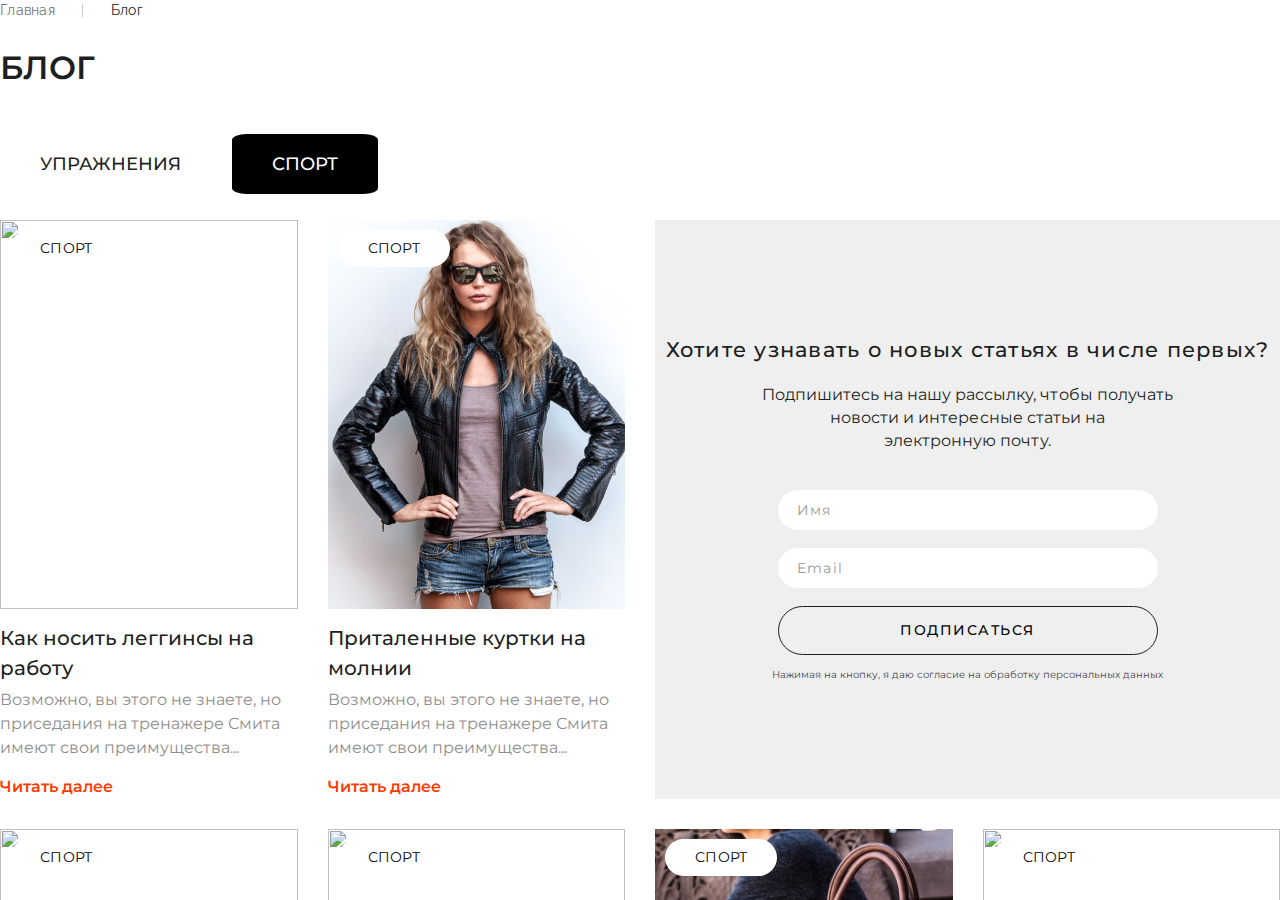
==== index.html @ a305777b "Add files via upload" ====
<!DOCTYPE html>
<html lang="en">
<head>
    <meta charset="UTF-8">
    <meta http-equiv="X-UA-Compatible" content="IE=edge">
    <meta name="viewport" content="width=device-width, initial-scale=1.0">
    <link rel="stylesheet" href="css/style.css">
    <title>Document</title>


<!-- raleway -->
    <link rel="preconnect" href="https://fonts.googleapis.com">
<link rel="preconnect" href="https://fonts.gstatic.com" crossorigin>
<link href="https://fonts.googleapis.com/css2?family=Raleway:ital,wght@0,100..900;1,100..900&display=swap" rel="stylesheet">

<!-- montserrat -->
<link rel="preconnect" href="https://fonts.googleapis.com">
<link rel="preconnect" href="https://fonts.gstatic.com" crossorigin>
<link href="https://fonts.googleapis.com/css2?family=Montserrat:ital,wght@0,100..900;1,100..900&family=Raleway:ital,wght@0,100..900;1,100..900&display=swap" rel="stylesheet">
</head>
<body>

    
    <section class="blog" id="blog">
        <div class="container blog__container">
            <ul class="breadcrumbs">
                <li class="breadcrumbs__item breadcrumb"><a href="" class="breadcrumbs__link">Главная</a></li> 
                <span class="breadcrumbs__item"> | </span>
                <li class="breadcrumbs__item breadcrumb breadcrumb_current"><a href="" class="breadcrumbs__link">Блог</a></li>

            </ul>  
            <h1 class="blog__title">
                БЛОГ
            </h1>
            <div class="blog__tabs">
                <ul>
                    <li><button>Упражнения</button></li>
                    <li class="blog-tabs__current"><button>Спорт</button></li>
                </ul>
            </div>
            <div class="cards">
                <div class="cards__item card">
                    <a href='#' class="card__inner">
                        <div class="card__img img-wrapper">
                            <span class="card__category">СПОРТ</span>
                            <img src="card.png" alt="" class="img-wrapper__img" alt="Карточка">
                        </div>
                        <div class="card__content">
                            <h2 class="card__title">
                                Как носить леггинсы на работу
                            </h2>
                            <p class="card__description">
                                Возможно, вы этого не знаете, но приседания на тренажере Смита имеют свои преимущества...
                            </p>
                            <div class="card__read">
                                <span>Читать далее</span>
                            </div>
                        </div>
                    </a>
                </div>
                <div class="cards__item card">
                    <a href='#' class="card__inner">
                        <div class="card__img img-wrapper">
                            <span class="card__category">СПОРТ</span>
                            <img src="card2.png" alt="" class="img-wrapper__img" alt="Карточка">
                        </div>
                        <div class="card__content">
                            <h2 class="card__title">
                                Приталенные куртки на молнии 
                            </h2>
                            <p class="card__description">
                                Возможно, вы этого не знаете, но приседания на тренажере Смита имеют свои преимущества...
                            </p>
                            <div class="card__read">
                                <span>Читать далее</span>
                            </div>
                        </div>
                    </a>
                </div>

                <div class="cards__item form">
                    



                    <div class="form_inner">
                        <h2 class="form_title title-h3">
                            Хотите узнавать о новых статьях в числе первых?
                        </h2>
                        <div class="form_subtitle">
                            Подпишитесь на нашу рассылку, чтобы получать новости и интересные статьи на электронную почту.
                        </div>
                        
                        <form role="form" data-toggle="validator" enctype="multipart/form-data" class="form_form" id="form-sobfeedback40">
            
            
                            <div class="input-group input-group--mail form-group required">
                            
                                                                                                                     
                                  <input type="text" class="input-group__field input-group__name" name="sob_input[1][Введите email]" id="sobInput40-1" required="" placeholder="Имя">
                                  <input type="text" class="input-group__field input-group__email" name="sob_input[1][Введите email]" id="sobInput40-1" required="" placeholder="Email">
                                  <span class="help-block with-errors"></span>
                                  <input type="hidden" class="form-control" name="sob_input[1][required]" id="sobInputHiddden40-1" value="input">
                            
                                                                        
                                
                                <!-- <label class="input-group__title">Email</label> -->
                                
                        <input type="hidden" name="link_page" value="http://test.eazy-way.com/index.php?route=blog/category&amp;blogpath=52">
                        <input type="hidden" name="module_name" value="Подписка">
                        <input type="hidden" name="module_id" value="40">
                        <input type="hidden" name="form_success" value="Спасибо! Вы успешно подписались.">
                        
                                <button class="input_btn" type="submit"> ПОДПИСАТЬСЯ </button>
                         
                            </div>
                        </form>
                        
                        <div class="form_description">
                            Нажимая на кнопку, я даю согласие на обработку персональных данных
                        </div>
                    </div>






                </div>

                <div class="cards__item card">
                    <a href='#' class="card__inner">
                        <div class="card__img img-wrapper">
                            <span class="card__category">СПОРТ</span>
                            <img src="card3.png" alt="" class="img-wrapper__img" alt="Карточка">
                        </div>
                        <div class="card__content">
                            <h2 class="card__title">
                                Что вам нужно знать о приседании 
в тренажере Смита
                            </h2>
                            <p class="card__description">
                                Возможно, вы этого не знаете, но приседания на тренажере Смита имеют свои преимущества...
                            </p>
                            <div class="card__read">
                                <span>Читать далее</span>
                            </div>
                        </div>
                    </a>
                </div>

                <div class="cards__item card">
                    <a href='#' class="card__inner">
                        <div class="card__img img-wrapper">
                            <span class="card__category">СПОРТ</span>
                            <img src="card4.png" alt="" class="img-wrapper__img" alt="Карточка">
                        </div>
                        <div class="card__content">
                            <h2 class="card__title">
                                Как носить леггинсы на работу
                            </h2>
                            <p class="card__description">
                                Возможно, вы этого не знаете, но приседания на тренажере Смита имеют свои преимущества...
                            </p>
                            <div class="card__read">
                                <span>Читать далее</span>
                            </div>
                        </div>
                    </a>
                </div>

                <div class="cards__item card">
                    <a href='#' class="card__inner">
                        <div class="card__img img-wrapper">
                            <span class="card__category">СПОРТ</span>
                            <img src="card5.png" alt="" class="img-wrapper__img" alt="Карточка">
                        </div>
                        <div class="card__content">
                            <h2 class="card__title">
                                Лучшие сумки для тренировок
                            </h2>
                            <p class="card__description">
                                Возможно, вы этого не знаете, но приседания на тренажере Смита имеют свои преимущества...
                            </p>
                            <div class="card__read">
                                <span>Читать далее</span>
                            </div>
                        </div>
                    </a>
                </div>

                <div class="cards__item card">
                    <a href='#' class="card__inner">
                        <div class="card__img img-wrapper">
                            <span class="card__category">СПОРТ</span>
                            <img src="card6.png" alt="" class="img-wrapper__img" alt="Карточка">
                        </div>
                        <div class="card__content">
                            <h2 class="card__title">
                                Как приседать и лучшие варианты 
                            </h2>
                            <p class="card__description">
                                Возможно, вы этого не знаете, но приседания на тренажере Смита имеют свои преимущества...
                            </p>
                            <div class="card__read">
                                <span>Читать далее</span>
                            </div>
                        </div>
                    </a>
                </div>

            </div>
    </section>

</body>
</html>
---- css/style.css ----
/*normolize*/ /*! normalize.css v8.0.1 | MIT License | github.com/necolas/normalize.css */
/* Document
   ========================================================================== */
/**
 * 1. Correct the line height in all browsers.
 * 2. Prevent adjustments of font size after orientation changes in iOS.
 */
html {
  line-height: 1.15; /* 1 */
  -webkit-text-size-adjust: 100%; /* 2 */
}

/* Sections
   ========================================================================== */
/**
 * Remove the margin in all browsers.
 */
body {
  margin: 0;
}

/**
 * Render the `main` element consistently in IE.
 */
main {
  display: block;
}

/**
 * Correct the font size and margin on `h1` elements within `section` and
 * `article` contexts in Chrome, Firefox, and Safari.
 */
h1 {
  font-size: 2em;
  margin: 0.67em 0;
}

/* Grouping content
   ========================================================================== */
/**
 * 1. Add the correct box sizing in Firefox.
 * 2. Show the overflow in Edge and IE.
 */
hr {
  -webkit-box-sizing: content-box;
          box-sizing: content-box; /* 1 */
  height: 0; /* 1 */
  overflow: visible; /* 2 */
}

/**
 * 1. Correct the inheritance and scaling of font size in all browsers.
 * 2. Correct the odd `em` font sizing in all browsers.
 */
pre {
  font-family: monospace, monospace; /* 1 */
  font-size: 1em; /* 2 */
}

/* Text-level semantics
   ========================================================================== */
/**
 * Remove the gray background on active links in IE 10.
 */
a {
  background-color: transparent;
}

/**
 * 1. Remove the bottom border in Chrome 57-
 * 2. Add the correct text decoration in Chrome, Edge, IE, Opera, and Safari.
 */
abbr[title] {
  border-bottom: none; /* 1 */
  text-decoration: underline; /* 2 */
  -webkit-text-decoration: underline dotted;
  text-decoration: underline dotted; /* 2 */
}

/**
 * Add the correct font weight in Chrome, Edge, and Safari.
 */
b,
strong {
  font-weight: bolder;
}

/**
 * 1. Correct the inheritance and scaling of font size in all browsers.
 * 2. Correct the odd `em` font sizing in all browsers.
 */
code,
kbd,
samp {
  font-family: monospace, monospace; /* 1 */
  font-size: 1em; /* 2 */
}

/**
 * Add the correct font size in all browsers.
 */
small {
  font-size: 80%;
}

/**
 * Prevent `sub` and `sup` elements from affecting the line height in
 * all browsers.
 */
sub,
sup {
  font-size: 75%;
  line-height: 0;
  position: relative;
  vertical-align: baseline;
}

sub {
  bottom: -0.25em;
}

sup {
  top: -0.5em;
}

/* Embedded content
   ========================================================================== */
/**
 * Remove the border on images inside links in IE 10.
 */
img {
  border-style: none;
}

/* Forms
   ========================================================================== */
/**
 * 1. Change the font styles in all browsers.
 * 2. Remove the margin in Firefox and Safari.
 */
button,
input,
optgroup,
select,
textarea {
  font-family: inherit; /* 1 */
  font-size: 100%; /* 1 */
  line-height: 1.15; /* 1 */
  margin: 0; /* 2 */
}

/**
 * Show the overflow in IE.
 * 1. Show the overflow in Edge.
 */
button,
input { /* 1 */
  overflow: visible;
}

/**
 * Remove the inheritance of text transform in Edge, Firefox, and IE.
 * 1. Remove the inheritance of text transform in Firefox.
 */
button,
select { /* 1 */
  text-transform: none;
}

/**
 * Correct the inability to style clickable types in iOS and Safari.
 */
button,
[type=button],
[type=reset],
[type=submit] {
  -webkit-appearance: button;
}

/**
 * Remove the inner border and padding in Firefox.
 */
button::-moz-focus-inner,
[type=button]::-moz-focus-inner,
[type=reset]::-moz-focus-inner,
[type=submit]::-moz-focus-inner {
  border-style: none;
  padding: 0;
}

/**
 * Restore the focus styles unset by the previous rule.
 */
button:-moz-focusring,
[type=button]:-moz-focusring,
[type=reset]:-moz-focusring,
[type=submit]:-moz-focusring {
  outline: 1px dotted ButtonText;
}

/**
 * Correct the padding in Firefox.
 */
fieldset {
  padding: 0.35em 0.75em 0.625em;
}

/**
 * 1. Correct the text wrapping in Edge and IE.
 * 2. Correct the color inheritance from `fieldset` elements in IE.
 * 3. Remove the padding so developers are not caught out when they zero out
 *    `fieldset` elements in all browsers.
 */
legend {
  -webkit-box-sizing: border-box;
          box-sizing: border-box; /* 1 */
  color: inherit; /* 2 */
  display: table; /* 1 */
  max-width: 100%; /* 1 */
  padding: 0; /* 3 */
  white-space: normal; /* 1 */
}

/**
 * Add the correct vertical alignment in Chrome, Firefox, and Opera.
 */
progress {
  vertical-align: baseline;
}

/**
 * Remove the default vertical scrollbar in IE 10+.
 */
textarea {
  overflow: auto;
}

/**
 * 1. Add the correct box sizing in IE 10.
 * 2. Remove the padding in IE 10.
 */
[type=checkbox],
[type=radio] {
  -webkit-box-sizing: border-box;
          box-sizing: border-box; /* 1 */
  padding: 0; /* 2 */
}

/**
 * Correct the cursor style of increment and decrement buttons in Chrome.
 */
[type=number]::-webkit-inner-spin-button,
[type=number]::-webkit-outer-spin-button {
  height: auto;
}

/**
 * 1. Correct the odd appearance in Chrome and Safari.
 * 2. Correct the outline style in Safari.
 */
[type=search] {
  -webkit-appearance: textfield; /* 1 */
  outline-offset: -2px; /* 2 */
}

/**
 * Remove the inner padding in Chrome and Safari on macOS.
 */
[type=search]::-webkit-search-decoration {
  -webkit-appearance: none;
}

/**
 * 1. Correct the inability to style clickable types in iOS and Safari.
 * 2. Change font properties to `inherit` in Safari.
 */
::-webkit-file-upload-button {
  -webkit-appearance: button; /* 1 */
  font: inherit; /* 2 */
}

/* Interactive
   ========================================================================== */
/*
 * Add the correct display in Edge, IE 10+, and Firefox.
 */
details {
  display: block;
}

/*
 * Add the correct display in all browsers.
 */
summary {
  display: list-item;
}

/* Misc
   ========================================================================== */
/**
 * Add the correct display in IE 10+.
 */
template {
  display: none;
}

/**
 * Add the correct display in IE 10.
 */
[hidden] {
  display: none;
}

/*Fonts*/
/*Specification*/
* {
  -webkit-box-sizing: border-box;
          box-sizing: border-box;
}

*:focus {
  outline: none !important;
  -webkit-box-shadow: none !important;
          box-shadow: none !important;
}

body {
  font-family: "Avenir Next LT Pro", "Arial", sans-serif;
  /*padding: 0 15px 0 0;*/
  margin: 0;
  letter-spacing: 0.02em;
  font-size: 14px;
  color: #b4b4b4;
  -webkit-transition: all 0.5 ease;
  transition: all 0.5 ease;
  font-weight: 100;
  line-height: 1.5em;
  background-color: #fff;
  overflow-x: hidden;
}

section, form {
  overflow-x: hidden;
}

.container {
  margin: 0 auto;
}

.div, p, form, input, a, span, button {
  /*box-sizing: border-box;*/
}

ul, li {
  display: block;
  padding: 0;
  margin: 0;
}

h1, h2, h3, h4, h5, h6, p {
  margin: 0;
  padding: 0;
  line-height: 1.2em;
  text-align: center;
}

p {
  text-align: left;
}

a, a:hover, a:active {
  text-decoration: none;
  color: inherit;
}



body {
  height: 100vh;
}
/* ___________________ */
/* ___________________ */
/* ___________________ */

/* ___________________ */
/* ___________________ */

.blog {
  font-family: "Montserrat", sans-serif;
  color: #1D1F22;

  height: 100%;
}
.container {
}
.blog__container {
  max-width: 1782px;
}




/* bread */
.breadcrumbs {
  font-family: "Raleway", sans-serif;
  margin-bottom: 29px;
}
.breadcrumbs__item {
  display: inline;
  margin-right: 22px;

}
.breadcrumb {
  color: #72757E;
  font-style: normal;
  font-weight: 400;
  font-size: 14px;
  line-height: 20px;

  
}

.breadcrumb_current {
  color: #1D1F22;
}

/* title */


.blog__title {
  font-weight: 600;
  font-size: 32px;
  line-height: 35px;
  color: #1D1F22;
  text-align: left;

  margin-bottom: 49px;
}




/* Tabs */

.blog__tabs {
  
  margin-bottom: 26px;


}

.blog__tabs ul {
  display: flex;
}

.blog__tabs ul li {
  margin-right: 11px;
  
}

.blog__tabs ul li button{
  text-transform: uppercase;
  color: #1D1F22;
  text-align: center;
  font-style: normal;
  font-weight: 500;
  font-size: 18px;
  line-height: 26px;
  background-color: #fff;
  padding: 17px 40px;
  border-radius: 10%;
  cursor: pointer;

  border: none;
}
.blog__tabs ul li.blog-tabs__current button{
  color: #fff;
  background-color: #000;
}

.blog__tabs ul li:last-child {
  margin-right: 0;
}






/* CARDS */





/* .cards {
  display: grid;
  grid-template-columns: 1fr 1fr 1fr 1fr;
  gap: 30px;
  grid-auto-rows: auto;
} */
.cards {
  display: grid;
  grid-template-columns: 1fr 1fr 1fr 1fr;
  gap: 30px;
  grid-auto-rows: auto;
}
.cards__item {
}
.card {

}
.card__inner {
  display: flex;
  flex-direction: column;
  height: 100%;



  align-items: stretch;
  justify-content: space-between;
  
}
.card__img {
  /* overflow: hidden; */
  width: 100%;
  height: 100vh;
  max-height: 389px;

  position: relative;

  margin-bottom: 14px;
  
}

.card__category {
  position: absolute;
  padding: 10px 30px;
  background: #FFFFFF;
  z-index: 2;
  left: 10px;
  top: 10px;
  border-radius: 30px;
  font-weight: 400;
  font-size: 14px;
  line-height: 17px;
  color: #000;


}




.card__img img {
  object-fit: cover;
  width: 100%;
  height: 100%;
}
.img-wrapper {
}
.img-wrapper__img {
}
.card__content {
  display: flex;
  flex-direction: column;
  /* justify-content: flex-end; */

  flex: 1 1 auto;

}
.card__title {
  flex: 1 1 auto;
  text-align: left;
  font-style: normal;
  font-weight: 500;
  font-size: 20px;
  line-height: 150%;
  color: #1D1F22;

  letter-spacing: 0.001em;
  margin-bottom: 5px;
  min-height: 60px;

}
.card__description {
  font-style: normal;
  font-weight: 400;
  font-size: 16px;
  line-height: 150%;
  color: #8D8D8D;
  

  

  letter-spacing: 0.001em;

  margin-bottom: 15px;
  /* text-overflow: ellipsis;
  /* white-space: nowrap; */
  /* overflow: hidden; */ 
}
.card__read {
  color: #FF3A00;
  font-style: normal;
  font-weight: 600;
  font-size: 16px;
  line-height: 150%;
  letter-spacing: 0.001em;
}





/* Form */

.form {
  max-width: 874px;
  width: 100%;
  height: 100%;
  background-color: #F0EFEF;
  grid-column: 3/5;

  display: flex;
  justify-content: center;
  align-items: center;
}


.form_inner {
  max-width: 607px;
  display: flex;
  flex-direction: column;
  align-items: center;
}
.form_title {
  
  font-weight: 500;
  letter-spacing: 1.25px;
  margin-bottom: 16px;
  text-align: center;

  margin-bottom: 20px;
  
}

.form_subtitle {
  font-weight: 400;
  font-size: 16px;
  text-align: center;
  max-width: 442px;
  letter-spacing: 0.001px;
  line-height: 23px;

  
  margin-bottom: 38px
}





.form_form {
  max-width: 380px;
  width: 100%;

  display: flex;
  flex-direction: column;

}
.input-group {
  display: flex;
  flex-direction: column;

}
.input-group--mail {
}
.form-group {
}
.required {
}
.input-group__field {
  padding: 12px 19px;
  background: #FFFFFF;
  border-radius: 50px;
  border: none;

  margin-bottom: 18px;
}

.input-group__field::placeholder {
  font-family: 'Montserrat';
font-style: normal;
font-weight: 400;
font-size: 14px;
line-height: 17px;
letter-spacing: 1.4px;
color: #999999;

}
/* Имя */

.input-group__field:last-child {
  /* margin-bottom: none; */
}





.email {
}
.help-block {
}
.with-errors {
}
.form-control {
}
.input-group__title {
}
.input_btn {
  font-weight: 500;
  font-size: 14px;
  line-height: 17px;
  
  padding: 15px 54px;
  background-color: transparent;
  
  border: 1px solid #1D1F22;
  border-radius: 50px;
  cursor: pointer;
  letter-spacing: 1.5px;
  
  margin-bottom: 13px;
  
  
}
.form_description {

  font-size: 10px;
  font-weight: 400;
  line-height: 14px;
  text-align: center;
  color: #43464E;
  letter-spacing: 0.0001px;

  

}
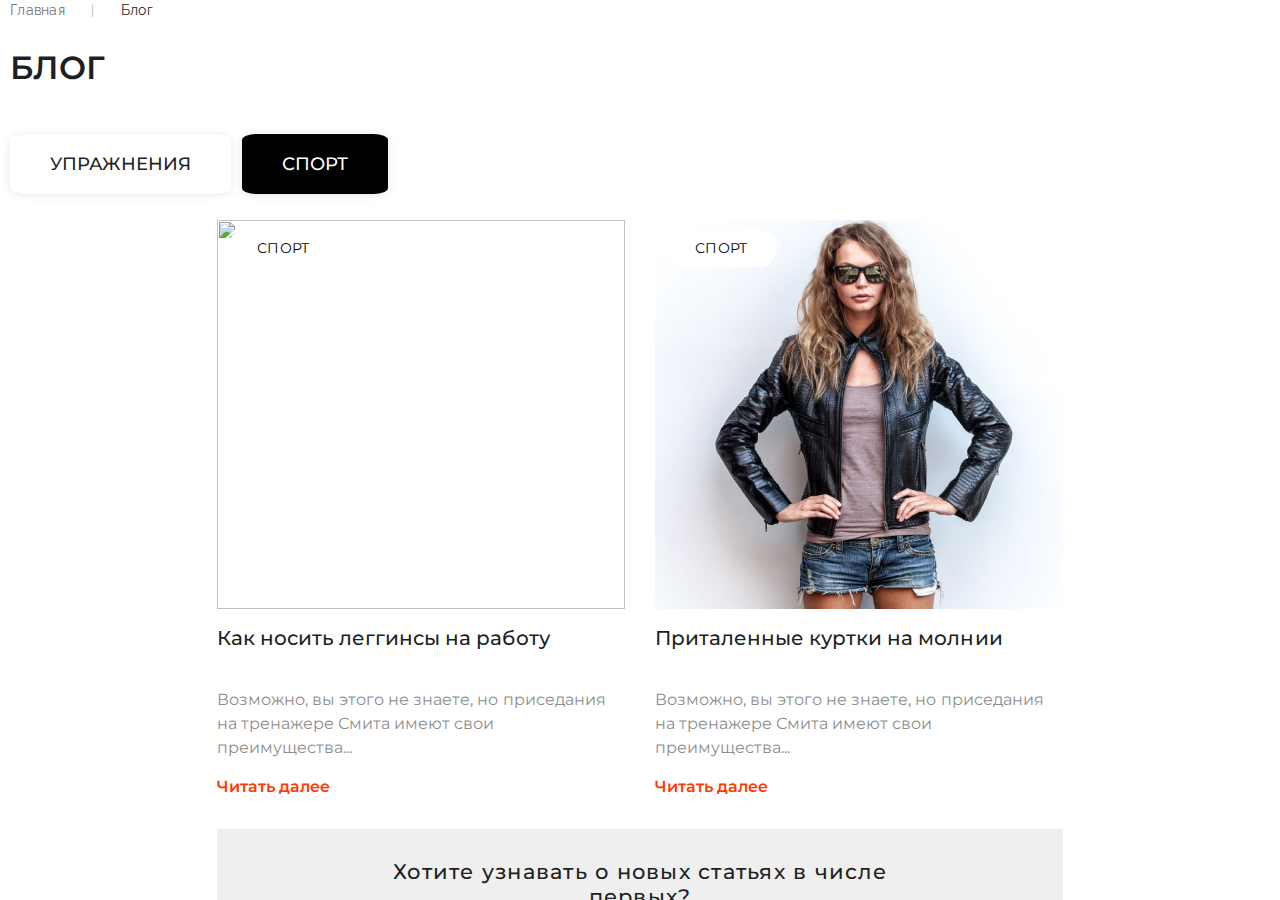
==== commit c47ce6c9: "Добавлена версия для мобильных" ====
--- a/index.html
+++ b/index.html
@@ -85,7 +85,7 @@
 
                     <div class="form_inner">
                         <h2 class="form_title title-h3">
-                            Хотите узнавать о новых статьях в числе первых?
+                            Хотите узнавать о новых статьях в числе первых?
                         </h2>
                         <div class="form_subtitle">
                             Подпишитесь на нашу рассылку, чтобы получать новости и интересные статьи на электронную почту.
--- a/css/style.css
+++ b/css/style.css
@@ -394,7 +394,8 @@
 .container {
 }
 .blog__container {
-  max-width: 1782px;
+  max-width: 1802px;
+  padding: 0 10px;
 }
 
 
@@ -444,21 +445,24 @@
 
 .blog__tabs {
   
-  margin-bottom: 26px;
+  margin-bottom: 16px;
 
 
 }
 
 .blog__tabs ul {
   display: flex;
+  flex-wrap: wrap;
 }
 
 .blog__tabs ul li {
   margin-right: 11px;
+  margin-bottom: 10px;
   
 }
 
 .blog__tabs ul li button{
+  box-shadow: 0px 1px 10px rgba(0, 0, 0, 0.1);
   text-transform: uppercase;
   color: #1D1F22;
   text-align: center;
@@ -514,7 +518,7 @@
   display: flex;
   flex-direction: column;
   height: 100%;
-
+  
 
 
   align-items: stretch;
@@ -617,8 +621,8 @@
 
 .form {
   max-width: 874px;
-  width: 100%;
-  height: 100%;
+  /* width: 100%;
+  height: 100%; */
   background-color: #F0EFEF;
   grid-column: 3/5;
 
@@ -633,6 +637,8 @@
   display: flex;
   flex-direction: column;
   align-items: center;
+  padding: 30px 20px;
+ 
 }
 .form_title {
   
@@ -723,18 +729,18 @@
   font-weight: 500;
   font-size: 14px;
   line-height: 17px;
-  
+
   padding: 15px 54px;
   background-color: transparent;
-  
+
   border: 1px solid #1D1F22;
   border-radius: 50px;
   cursor: pointer;
   letter-spacing: 1.5px;
-  
+
   margin-bottom: 13px;
-  
-  
+
+
 }
 .form_description {
 
@@ -751,3 +757,46 @@
 
 
 
+
+@media screen and (max-width: 1620px) {
+  .cards {
+    grid-template-columns: 1fr 1fr;
+    max-width: 846px;
+    margin: 0 auto;
+  }  
+  .form {
+    grid-column: 1/3;
+  }
+}
+
+
+@media screen and (max-width: 992px) {
+  .cards {
+    grid-template-columns: 100%;
+    max-width: 100vw;
+    width: 100%;
+  }  
+  
+  .card__inner {
+    margin: 0 auto;
+    max-width: 443px;
+  }
+
+  .form_inner {
+    max-width: 443px;
+    margin: 0 auto;
+
+    display: flex;
+    /* flex-direction: column;
+    height: 100%;
+    align-items: stretch;
+    justify-content: space-between; */
+
+  }
+
+  .form {
+    grid-column: auto;
+    display: block;
+    
+  }
+}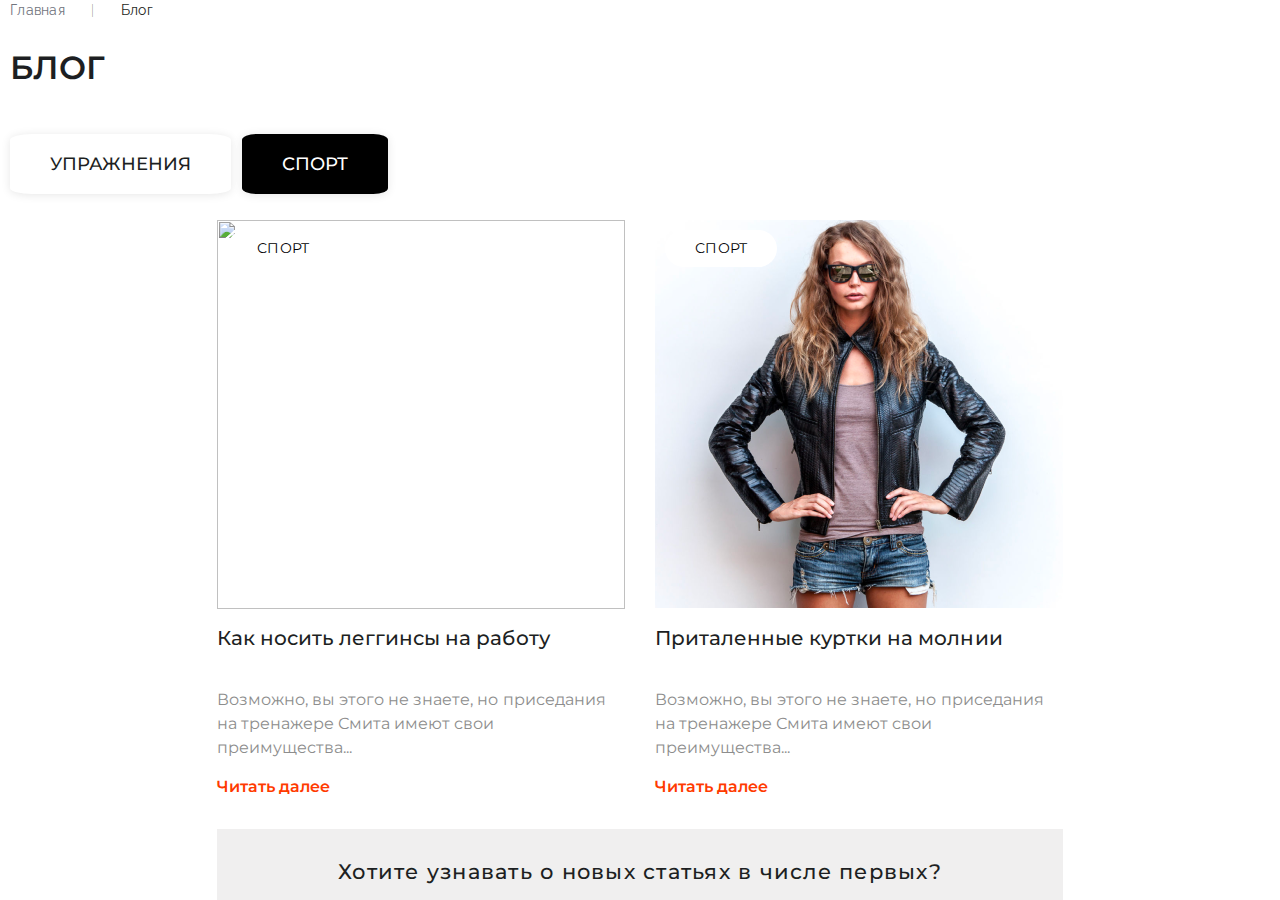
==== commit 8bab273b: "Натяжка карточек, изменения" ====
--- a/index.html
+++ b/index.html
@@ -19,6 +19,14 @@
 <link href="https://fonts.googleapis.com/css2?family=Montserrat:ital,wght@0,100..900;1,100..900&family=Raleway:ital,wght@0,100..900;1,100..900&display=swap" rel="stylesheet">
 </head>
 <body>
+
+
+
+
+
+
+
+
 
     
     <section class="blog" id="blog">
@@ -79,10 +87,6 @@
                 </div>
 
                 <div class="cards__item form">
-                    
-
-
-
                     <div class="form_inner">
                         <h2 class="form_title title-h3">
                             Хотите узнавать о новых статьях в числе первых?
--- a/css/style.css
+++ b/css/style.css
@@ -633,7 +633,7 @@
 
 
 .form_inner {
-  max-width: 607px;
+  max-width: 650px;
   display: flex;
   flex-direction: column;
   align-items: center;
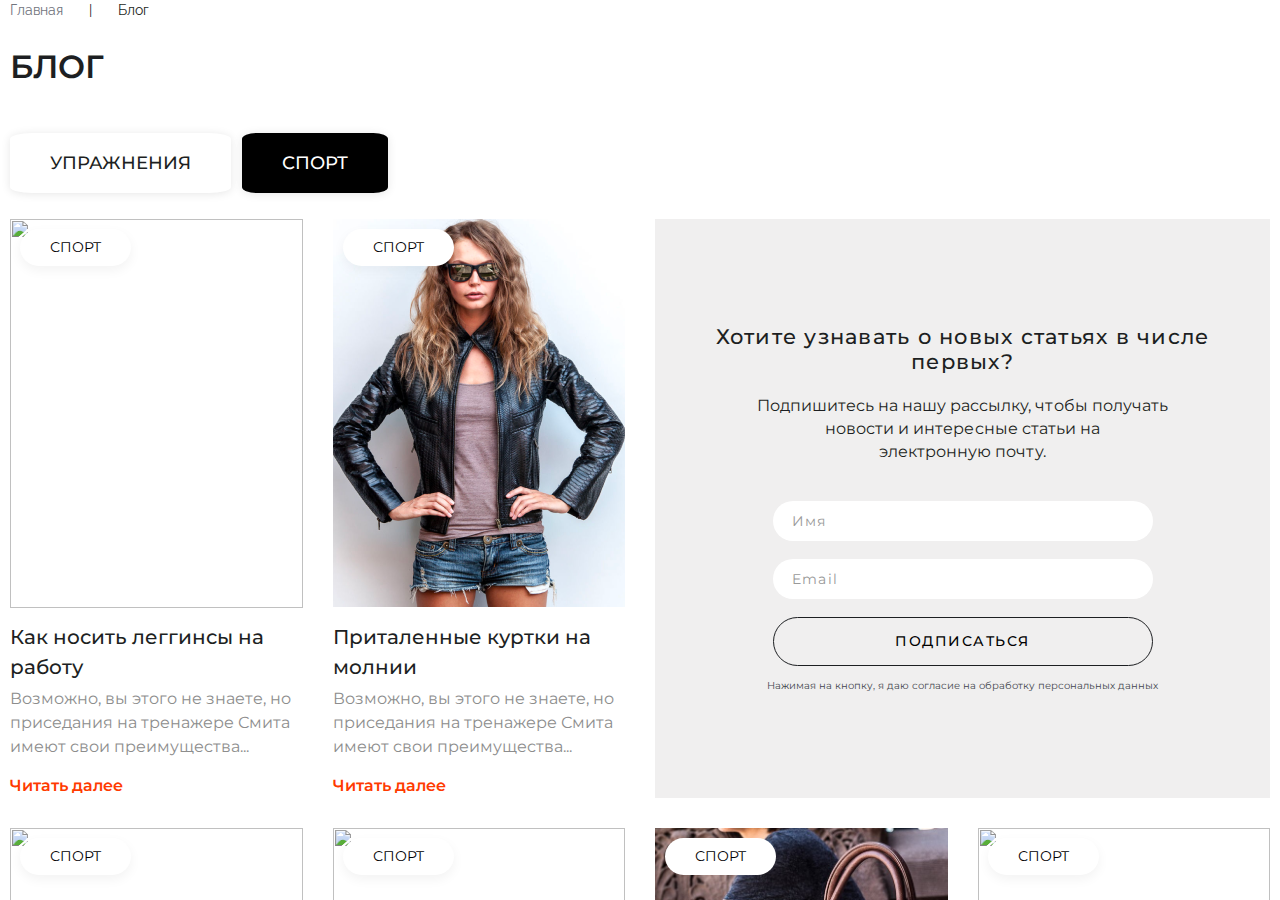
==== commit d15054d9: "tabs btn padding" ====
--- a/index.html
+++ b/index.html
@@ -5,37 +5,26 @@
     <meta http-equiv="X-UA-Compatible" content="IE=edge">
     <meta name="viewport" content="width=device-width, initial-scale=1.0">
     <link rel="stylesheet" href="css/style.css">
-    <title>Document</title>
+    <title>EAZYWAY</title>
 
 
-<!-- raleway -->
+    <!-- raleway -->
     <link rel="preconnect" href="https://fonts.googleapis.com">
-<link rel="preconnect" href="https://fonts.gstatic.com" crossorigin>
-<link href="https://fonts.googleapis.com/css2?family=Raleway:ital,wght@0,100..900;1,100..900&display=swap" rel="stylesheet">
+    <link rel="preconnect" href="https://fonts.gstatic.com" crossorigin>
+    <link href="https://fonts.googleapis.com/css2?family=Raleway:ital,wght@0,100..900;1,100..900&display=swap" rel="stylesheet">
 
-<!-- montserrat -->
-<link rel="preconnect" href="https://fonts.googleapis.com">
-<link rel="preconnect" href="https://fonts.gstatic.com" crossorigin>
-<link href="https://fonts.googleapis.com/css2?family=Montserrat:ital,wght@0,100..900;1,100..900&family=Raleway:ital,wght@0,100..900;1,100..900&display=swap" rel="stylesheet">
+    <!-- montserrat -->
+    <link rel="preconnect" href="https://fonts.googleapis.com">
+    <link rel="preconnect" href="https://fonts.gstatic.com" crossorigin>
+    <link href="https://fonts.googleapis.com/css2?family=Montserrat:ital,wght@0,100..900;1,100..900&family=Raleway:ital,wght@0,100..900;1,100..900&display=swap" rel="stylesheet">
 </head>
 <body>
-
-
-
-
-
-
-
-
-
-    
     <section class="blog" id="blog">
         <div class="container blog__container">
             <ul class="breadcrumbs">
                 <li class="breadcrumbs__item breadcrumb"><a href="" class="breadcrumbs__link">Главная</a></li> 
                 <span class="breadcrumbs__item"> | </span>
                 <li class="breadcrumbs__item breadcrumb breadcrumb_current"><a href="" class="breadcrumbs__link">Блог</a></li>
-
             </ul>  
             <h1 class="blog__title">
                 БЛОГ
@@ -85,7 +74,6 @@
                         </div>
                     </a>
                 </div>
-
                 <div class="cards__item form">
                     <div class="form_inner">
                         <h2 class="form_title title-h3">
@@ -93,45 +81,29 @@
                         </h2>
                         <div class="form_subtitle">
                             Подпишитесь на нашу рассылку, чтобы получать новости и интересные статьи на электронную почту.
-                        </div>
-                        
+                        </div>                        
                         <form role="form" data-toggle="validator" enctype="multipart/form-data" class="form_form" id="form-sobfeedback40">
-            
-            
                             <div class="input-group input-group--mail form-group required">
-                            
-                                                                                                                     
-                                  <input type="text" class="input-group__field input-group__name" name="sob_input[1][Введите email]" id="sobInput40-1" required="" placeholder="Имя">
-                                  <input type="text" class="input-group__field input-group__email" name="sob_input[1][Введите email]" id="sobInput40-1" required="" placeholder="Email">
-                                  <span class="help-block with-errors"></span>
-                                  <input type="hidden" class="form-control" name="sob_input[1][required]" id="sobInputHiddden40-1" value="input">
-                            
-                                                                        
-                                
-                                <!-- <label class="input-group__title">Email</label> -->
-                                
-                        <input type="hidden" name="link_page" value="http://test.eazy-way.com/index.php?route=blog/category&amp;blogpath=52">
-                        <input type="hidden" name="module_name" value="Подписка">
-                        <input type="hidden" name="module_id" value="40">
-                        <input type="hidden" name="form_success" value="Спасибо! Вы успешно подписались.">
+                                                                                      
+                                <input type="text" class="input-group__field input-group__name" name="sob_input[1][Введите email]" id="sobInput40-1" required="" placeholder="Имя">
+                                <input type="text" class="input-group__field input-group__email" name="sob_input[1][Введите email]" id="sobInput40-1" required="" placeholder="Email">
+                                <span class="help-block with-errors"></span>
+                                <input type="hidden" class="form-control" name="sob_input[1][required]" id="sobInputHiddden40-1" value="input">
+
+                                <input type="hidden" name="link_page" value="http://test.eazy-way.com/index.php?route=blog/category&amp;blogpath=52">
+                                <input type="hidden" name="module_name" value="Подписка">
+                                <input type="hidden" name="module_id" value="40">
+                                <input type="hidden" name="form_success" value="Спасибо! Вы успешно подписались.">
                         
                                 <button class="input_btn" type="submit"> ПОДПИСАТЬСЯ </button>
-                         
+
                             </div>
                         </form>
-                        
                         <div class="form_description">
                             Нажимая на кнопку, я даю согласие на обработку персональных данных
                         </div>
                     </div>
-
-
-
-
-
-
                 </div>
-
                 <div class="cards__item card">
                     <a href='#' class="card__inner">
                         <div class="card__img img-wrapper">
@@ -140,8 +112,7 @@
                         </div>
                         <div class="card__content">
                             <h2 class="card__title">
-                                Что вам нужно знать о приседании 
-в тренажере Смита
+                                Что вам нужно знать о приседании в тренажере Смита
                             </h2>
                             <p class="card__description">
                                 Возможно, вы этого не знаете, но приседания на тренажере Смита имеют свои преимущества...
@@ -152,7 +123,6 @@
                         </div>
                     </a>
                 </div>
-
                 <div class="cards__item card">
                     <a href='#' class="card__inner">
                         <div class="card__img img-wrapper">
@@ -172,7 +142,6 @@
                         </div>
                     </a>
                 </div>
-
                 <div class="cards__item card">
                     <a href='#' class="card__inner">
                         <div class="card__img img-wrapper">
@@ -192,7 +161,6 @@
                         </div>
                     </a>
                 </div>
-
                 <div class="cards__item card">
                     <a href='#' class="card__inner">
                         <div class="card__img img-wrapper">
@@ -212,9 +180,7 @@
                         </div>
                     </a>
                 </div>
-
             </div>
     </section>
-
 </body>
 </html>--- a/css/style.css
+++ b/css/style.css
@@ -1,13 +1,16 @@
-/*normolize*/ /*! normalize.css v8.0.1 | MIT License | github.com/necolas/normalize.css */
+/*normolize*/
+/*! normalize.css v8.0.1 | MIT License | github.com/necolas/normalize.css */
 /* Document
    ========================================================================== */
 /**
  * 1. Correct the line height in all browsers.
  * 2. Prevent adjustments of font size after orientation changes in iOS.
  */
-html {
-  line-height: 1.15; /* 1 */
-  -webkit-text-size-adjust: 100%; /* 2 */
+ html {
+	line-height: 1.15;
+	/* 1 */
+	-webkit-text-size-adjust: 100%;
+	/* 2 */
 }
 
 /* Sections
@@ -16,14 +19,14 @@
  * Remove the margin in all browsers.
  */
 body {
-  margin: 0;
+	margin: 0;
 }
 
 /**
  * Render the `main` element consistently in IE.
  */
 main {
-  display: block;
+	display: block;
 }
 
 /**
@@ -31,8 +34,8 @@
  * `article` contexts in Chrome, Firefox, and Safari.
  */
 h1 {
-  font-size: 2em;
-  margin: 0.67em 0;
+	font-size: 2em;
+	margin: 0.67em 0;
 }
 
 /* Grouping content
@@ -42,10 +45,13 @@
  * 2. Show the overflow in Edge and IE.
  */
 hr {
-  -webkit-box-sizing: content-box;
-          box-sizing: content-box; /* 1 */
-  height: 0; /* 1 */
-  overflow: visible; /* 2 */
+	-webkit-box-sizing: content-box;
+	box-sizing: content-box;
+	/* 1 */
+	height: 0;
+	/* 1 */
+	overflow: visible;
+	/* 2 */
 }
 
 /**
@@ -53,8 +59,10 @@
  * 2. Correct the odd `em` font sizing in all browsers.
  */
 pre {
-  font-family: monospace, monospace; /* 1 */
-  font-size: 1em; /* 2 */
+	font-family: monospace, monospace;
+	/* 1 */
+	font-size: 1em;
+	/* 2 */
 }
 
 /* Text-level semantics
@@ -63,7 +71,7 @@
  * Remove the gray background on active links in IE 10.
  */
 a {
-  background-color: transparent;
+	background-color: transparent;
 }
 
 /**
@@ -71,10 +79,13 @@
  * 2. Add the correct text decoration in Chrome, Edge, IE, Opera, and Safari.
  */
 abbr[title] {
-  border-bottom: none; /* 1 */
-  text-decoration: underline; /* 2 */
-  -webkit-text-decoration: underline dotted;
-  text-decoration: underline dotted; /* 2 */
+	border-bottom: none;
+	/* 1 */
+	text-decoration: underline;
+	/* 2 */
+	-webkit-text-decoration: underline dotted;
+	text-decoration: underline dotted;
+	/* 2 */
 }
 
 /**
@@ -82,7 +93,7 @@
  */
 b,
 strong {
-  font-weight: bolder;
+	font-weight: bolder;
 }
 
 /**
@@ -92,15 +103,17 @@
 code,
 kbd,
 samp {
-  font-family: monospace, monospace; /* 1 */
-  font-size: 1em; /* 2 */
+	font-family: monospace, monospace;
+	/* 1 */
+	font-size: 1em;
+	/* 2 */
 }
 
 /**
  * Add the correct font size in all browsers.
  */
 small {
-  font-size: 80%;
+	font-size: 80%;
 }
 
 /**
@@ -109,18 +122,18 @@
  */
 sub,
 sup {
-  font-size: 75%;
-  line-height: 0;
-  position: relative;
-  vertical-align: baseline;
+	font-size: 75%;
+	line-height: 0;
+	position: relative;
+	vertical-align: baseline;
 }
 
 sub {
-  bottom: -0.25em;
+	bottom: -0.25em;
 }
 
 sup {
-  top: -0.5em;
+	top: -0.5em;
 }
 
 /* Embedded content
@@ -129,7 +142,7 @@
  * Remove the border on images inside links in IE 10.
  */
 img {
-  border-style: none;
+	border-style: none;
 }
 
 /* Forms
@@ -143,10 +156,14 @@
 optgroup,
 select,
 textarea {
-  font-family: inherit; /* 1 */
-  font-size: 100%; /* 1 */
-  line-height: 1.15; /* 1 */
-  margin: 0; /* 2 */
+	font-family: inherit;
+	/* 1 */
+	font-size: 100%;
+	/* 1 */
+	line-height: 1.15;
+	/* 1 */
+	margin: 0;
+	/* 2 */
 }
 
 /**
@@ -154,8 +171,9 @@
  * 1. Show the overflow in Edge.
  */
 button,
-input { /* 1 */
-  overflow: visible;
+input {
+	/* 1 */
+	overflow: visible;
 }
 
 /**
@@ -163,8 +181,9 @@
  * 1. Remove the inheritance of text transform in Firefox.
  */
 button,
-select { /* 1 */
-  text-transform: none;
+select {
+	/* 1 */
+	text-transform: none;
 }
 
 /**
@@ -174,7 +193,7 @@
 [type=button],
 [type=reset],
 [type=submit] {
-  -webkit-appearance: button;
+	-webkit-appearance: button;
 }
 
 /**
@@ -184,8 +203,8 @@
 [type=button]::-moz-focus-inner,
 [type=reset]::-moz-focus-inner,
 [type=submit]::-moz-focus-inner {
-  border-style: none;
-  padding: 0;
+	border-style: none;
+	padding: 0;
 }
 
 /**
@@ -195,14 +214,14 @@
 [type=button]:-moz-focusring,
 [type=reset]:-moz-focusring,
 [type=submit]:-moz-focusring {
-  outline: 1px dotted ButtonText;
+	outline: 1px dotted ButtonText;
 }
 
 /**
  * Correct the padding in Firefox.
  */
 fieldset {
-  padding: 0.35em 0.75em 0.625em;
+	padding: 0.35em 0.75em 0.625em;
 }
 
 /**
@@ -212,27 +231,33 @@
  *    `fieldset` elements in all browsers.
  */
 legend {
-  -webkit-box-sizing: border-box;
-          box-sizing: border-box; /* 1 */
-  color: inherit; /* 2 */
-  display: table; /* 1 */
-  max-width: 100%; /* 1 */
-  padding: 0; /* 3 */
-  white-space: normal; /* 1 */
+	-webkit-box-sizing: border-box;
+	box-sizing: border-box;
+	/* 1 */
+	color: inherit;
+	/* 2 */
+	display: table;
+	/* 1 */
+	max-width: 100%;
+	/* 1 */
+	padding: 0;
+	/* 3 */
+	white-space: normal;
+	/* 1 */
 }
 
 /**
  * Add the correct vertical alignment in Chrome, Firefox, and Opera.
  */
 progress {
-  vertical-align: baseline;
+	vertical-align: baseline;
 }
 
 /**
  * Remove the default vertical scrollbar in IE 10+.
  */
 textarea {
-  overflow: auto;
+	overflow: auto;
 }
 
 /**
@@ -241,9 +266,11 @@
  */
 [type=checkbox],
 [type=radio] {
-  -webkit-box-sizing: border-box;
-          box-sizing: border-box; /* 1 */
-  padding: 0; /* 2 */
+	-webkit-box-sizing: border-box;
+	box-sizing: border-box;
+	/* 1 */
+	padding: 0;
+	/* 2 */
 }
 
 /**
@@ -251,7 +278,7 @@
  */
 [type=number]::-webkit-inner-spin-button,
 [type=number]::-webkit-outer-spin-button {
-  height: auto;
+	height: auto;
 }
 
 /**
@@ -259,15 +286,17 @@
  * 2. Correct the outline style in Safari.
  */
 [type=search] {
-  -webkit-appearance: textfield; /* 1 */
-  outline-offset: -2px; /* 2 */
+	-webkit-appearance: textfield;
+	/* 1 */
+	outline-offset: -2px;
+	/* 2 */
 }
 
 /**
  * Remove the inner padding in Chrome and Safari on macOS.
  */
 [type=search]::-webkit-search-decoration {
-  -webkit-appearance: none;
+	-webkit-appearance: none;
 }
 
 /**
@@ -275,8 +304,10 @@
  * 2. Change font properties to `inherit` in Safari.
  */
 ::-webkit-file-upload-button {
-  -webkit-appearance: button; /* 1 */
-  font: inherit; /* 2 */
+	-webkit-appearance: button;
+	/* 1 */
+	font: inherit;
+	/* 2 */
 }
 
 /* Interactive
@@ -285,14 +316,14 @@
  * Add the correct display in Edge, IE 10+, and Firefox.
  */
 details {
-  display: block;
+	display: block;
 }
 
 /*
  * Add the correct display in all browsers.
  */
 summary {
-  display: list-item;
+	display: list-item;
 }
 
 /* Misc
@@ -301,502 +332,411 @@
  * Add the correct display in IE 10+.
  */
 template {
-  display: none;
+	display: none;
 }
 
 /**
  * Add the correct display in IE 10.
  */
 [hidden] {
-  display: none;
+	display: none;
 }
 
 /*Fonts*/
 /*Specification*/
 * {
-  -webkit-box-sizing: border-box;
-          box-sizing: border-box;
+	-webkit-box-sizing: border-box;
+	box-sizing: border-box;
 }
 
 *:focus {
-  outline: none !important;
-  -webkit-box-shadow: none !important;
-          box-shadow: none !important;
+	outline: none !important;
+	-webkit-box-shadow: none !important;
+	box-shadow: none !important;
 }
 
 body {
-  font-family: "Avenir Next LT Pro", "Arial", sans-serif;
-  /*padding: 0 15px 0 0;*/
-  margin: 0;
-  letter-spacing: 0.02em;
-  font-size: 14px;
-  color: #b4b4b4;
-  -webkit-transition: all 0.5 ease;
-  transition: all 0.5 ease;
-  font-weight: 100;
-  line-height: 1.5em;
-  background-color: #fff;
-  overflow-x: hidden;
-}
-
-section, form {
-  overflow-x: hidden;
+	margin: 0;
+	font-size: 14px;
+	color: #b4b4b4;
+	background-color: #fff;
+	overflow-x: hidden;
+}
+
+section,
+form {
+	overflow-x: hidden;
 }
 
 .container {
-  margin: 0 auto;
-}
-
-.div, p, form, input, a, span, button {
-  /*box-sizing: border-box;*/
-}
-
-ul, li {
-  display: block;
-  padding: 0;
-  margin: 0;
-}
-
-h1, h2, h3, h4, h5, h6, p {
-  margin: 0;
-  padding: 0;
-  line-height: 1.2em;
-  text-align: center;
-}
-
+	margin: 0 auto;
+}
+
+ul,
+li {
+	display: block;
+	padding: 0;
+	margin: 0;
+}
+
+h1,
+h2,
+h3,
+h4,
+h5,
+h6,
 p {
-  text-align: left;
-}
-
-a, a:hover, a:active {
-  text-decoration: none;
-  color: inherit;
-}
-
-
+	margin: 0;
+	padding: 0;
+	line-height: 1.2em;
+	text-align: center;
+}
+
+p {
+	text-align: left;
+}
+
+a,
+a:hover,
+a:active {
+	text-decoration: none;
+	color: inherit;
+}
 
 body {
-  height: 100vh;
-}
-/* ___________________ */
-/* ___________________ */
-/* ___________________ */
-
-/* ___________________ */
-/* ___________________ */
+	height: 100vh;
+}
+
+
+
+
+/* BLOG */
 
 .blog {
-  font-family: "Montserrat", sans-serif;
-  color: #1D1F22;
-
-  height: 100%;
-}
-.container {
-}
+	font-family: "Montserrat", sans-serif;
+	color: #1D1F22;
+	height: 100%;
+}
+
+.container {}
+
 .blog__container {
-  max-width: 1802px;
-  padding: 0 10px;
-}
-
-
+	max-width: 1802px;
+	padding: 0 10px;
+}
 
 
 /* bread */
 .breadcrumbs {
-  font-family: "Raleway", sans-serif;
-  margin-bottom: 29px;
-}
+	font-family: "Raleway", sans-serif;
+	margin-bottom: 29px;
+}
+
 .breadcrumbs__item {
-  display: inline;
-  margin-right: 22px;
-
-}
+	display: inline;
+	margin-right: 22px;
+
+}
+
 .breadcrumb {
-  color: #72757E;
-  font-style: normal;
-  font-weight: 400;
-  font-size: 14px;
-  line-height: 20px;
-
-  
+	color: #72757E;
+	font-style: normal;
+	font-weight: 400;
+	font-size: 14px;
+	line-height: 20px;
+
+
 }
 
 .breadcrumb_current {
-  color: #1D1F22;
-}
+	color: #1D1F22;
+}
+
+
 
 /* title */
-
-
 .blog__title {
-  font-weight: 600;
-  font-size: 32px;
-  line-height: 35px;
-  color: #1D1F22;
-  text-align: left;
-
-  margin-bottom: 49px;
-}
-
+	font-weight: 600;
+	font-size: 32px;
+	line-height: 35px;
+	color: #1D1F22;
+	text-align: left;
+
+	margin-bottom: 49px;
+}
 
 
 
 /* Tabs */
-
 .blog__tabs {
-  
-  margin-bottom: 16px;
-
-
+	margin-bottom: 16px;
 }
 
 .blog__tabs ul {
-  display: flex;
-  flex-wrap: wrap;
+	display: flex;
+	flex-wrap: wrap;
 }
 
 .blog__tabs ul li {
-  margin-right: 11px;
-  margin-bottom: 10px;
-  
-}
-
-.blog__tabs ul li button{
-  box-shadow: 0px 1px 10px rgba(0, 0, 0, 0.1);
-  text-transform: uppercase;
-  color: #1D1F22;
-  text-align: center;
-  font-style: normal;
-  font-weight: 500;
-  font-size: 18px;
-  line-height: 26px;
-  background-color: #fff;
-  padding: 17px 40px;
-  border-radius: 10%;
-  cursor: pointer;
-
-  border: none;
-}
-.blog__tabs ul li.blog-tabs__current button{
-  color: #fff;
-  background-color: #000;
+	margin-right: 11px;
+	margin-bottom: 10px;
+
+}
+
+.blog__tabs ul li button {
+	box-shadow: 0px 1px 10px rgba(0, 0, 0, 0.1);
+	text-transform: uppercase;
+	color: #1D1F22;
+	text-align: center;
+	font-style: normal;
+	font-weight: 500;
+	font-size: 18px;
+	line-height: 26px;
+	background-color: #fff;
+	padding: 17px 40px;
+	border-radius: 10%;
+	cursor: pointer;
+	border: none;
+}
+
+.blog__tabs ul li.blog-tabs__current button {
+	color: #fff;
+	background-color: #000;
 }
 
 .blog__tabs ul li:last-child {
-  margin-right: 0;
-}
-
-
-
+	margin-right: 0;
+}
 
 
 
 /* CARDS */
-
-
-
-
-
-/* .cards {
-  display: grid;
-  grid-template-columns: 1fr 1fr 1fr 1fr;
-  gap: 30px;
-  grid-auto-rows: auto;
-} */
 .cards {
-  display: grid;
-  grid-template-columns: 1fr 1fr 1fr 1fr;
-  gap: 30px;
-  grid-auto-rows: auto;
-}
-.cards__item {
-}
-.card {
-
-}
+	display: grid;
+	grid-template-columns: 1fr 1fr 1fr 1fr;
+	gap: 30px;
+	grid-auto-rows: auto;
+	grid-template-areas:
+		"1 2 form form";
+}
+
 .card__inner {
-  display: flex;
-  flex-direction: column;
-  height: 100%;
-  
-
-
-  align-items: stretch;
-  justify-content: space-between;
-  
-}
+	display: flex;
+	flex-direction: column;
+	height: 100%;
+	align-items: stretch;
+	justify-content: space-between;
+
+}
+
 .card__img {
-  /* overflow: hidden; */
-  width: 100%;
-  height: 100vh;
-  max-height: 389px;
-
-  position: relative;
-
-  margin-bottom: 14px;
-  
+	width: 100%;
+	height: 100vh;
+	max-height: 389px;
+	position: relative;
+	margin-bottom: 14px;
+
 }
 
 .card__category {
-  position: absolute;
-  padding: 10px 30px;
-  background: #FFFFFF;
-  z-index: 2;
-  left: 10px;
-  top: 10px;
-  border-radius: 30px;
-  font-weight: 400;
-  font-size: 14px;
-  line-height: 17px;
-  color: #000;
-
-
-}
-
-
-
+	position: absolute;
+	padding: 10px 30px;
+	background: #FFFFFF;
+	z-index: 2;
+	left: 10px;
+	top: 10px;
+	border-radius: 30px;
+	font-weight: 400;
+	font-size: 14px;
+	line-height: 17px;
+	color: #000;
+	box-shadow: 0px 4.4px 12px rgba(0, 0, 0, 0.05);
+
+}
 
 .card__img img {
-  object-fit: cover;
-  width: 100%;
-  height: 100%;
-}
-.img-wrapper {
-}
-.img-wrapper__img {
-}
+	object-fit: cover;
+	width: 100%;
+	height: 100%;
+}
+
 .card__content {
-  display: flex;
-  flex-direction: column;
-  /* justify-content: flex-end; */
-
-  flex: 1 1 auto;
-
-}
+	display: flex;
+	flex-direction: column;
+	flex: 1 1 auto;
+}
+
 .card__title {
-  flex: 1 1 auto;
-  text-align: left;
-  font-style: normal;
-  font-weight: 500;
-  font-size: 20px;
-  line-height: 150%;
-  color: #1D1F22;
-
-  letter-spacing: 0.001em;
-  margin-bottom: 5px;
-  min-height: 60px;
-
-}
+	flex: 1 1 auto;
+	text-align: left;
+	font-style: normal;
+	font-weight: 500;
+	font-size: 20px;
+	line-height: 150%;
+	color: #1D1F22;
+	letter-spacing: 0.001em;
+	margin-bottom: 5px;
+
+}
+
 .card__description {
-  font-style: normal;
-  font-weight: 400;
-  font-size: 16px;
-  line-height: 150%;
-  color: #8D8D8D;
-  
-
-  
-
-  letter-spacing: 0.001em;
-
-  margin-bottom: 15px;
-  /* text-overflow: ellipsis;
-  /* white-space: nowrap; */
-  /* overflow: hidden; */ 
-}
+	font-style: normal;
+	font-weight: 400;
+	font-size: 16px;
+	line-height: 150%;
+	color: #8D8D8D;
+	letter-spacing: 0.001em;
+	margin-bottom: 15px;
+}
+
 .card__read {
-  color: #FF3A00;
-  font-style: normal;
-  font-weight: 600;
-  font-size: 16px;
-  line-height: 150%;
-  letter-spacing: 0.001em;
-}
-
-
+	color: #FF3A00;
+	font-style: normal;
+	font-weight: 600;
+	font-size: 16px;
+	line-height: 150%;
+	letter-spacing: 0.001em;
+}
 
 
 
 /* Form */
-
 .form {
-  max-width: 874px;
-  /* width: 100%;
-  height: 100%; */
-  background-color: #F0EFEF;
-  grid-column: 3/5;
-
-  display: flex;
-  justify-content: center;
-  align-items: center;
+	background-color: #F0EFEF;
+	grid-column: 3/5;
+	display: flex;
+	justify-content: center;
+	align-items: center;
+	grid-area: form;
 }
 
 
 .form_inner {
-  max-width: 650px;
-  display: flex;
-  flex-direction: column;
-  align-items: center;
-  padding: 30px 20px;
- 
-}
+	max-width: 650px;
+	display: flex;
+	flex-direction: column;
+	align-items: center;
+	padding: 30px 20px;
+}
+
 .form_title {
-  
-  font-weight: 500;
-  letter-spacing: 1.25px;
-  margin-bottom: 16px;
-  text-align: center;
-
-  margin-bottom: 20px;
-  
+	font-weight: 500;
+	letter-spacing: 1.25px;
+	margin-bottom: 16px;
+	text-align: center;
+	margin-bottom: 20px;
+
 }
 
 .form_subtitle {
-  font-weight: 400;
-  font-size: 16px;
-  text-align: center;
-  max-width: 442px;
-  letter-spacing: 0.001px;
-  line-height: 23px;
-
-  
-  margin-bottom: 38px
-}
-
-
-
+	font-weight: 400;
+	font-size: 16px;
+	text-align: center;
+	max-width: 442px;
+	letter-spacing: 0.001px;
+	line-height: 23px;
+	margin-bottom: 38px
+}
 
 
 .form_form {
-  max-width: 380px;
-  width: 100%;
-
-  display: flex;
-  flex-direction: column;
-
-}
+	max-width: 380px;
+	width: 100%;
+	display: flex;
+	flex-direction: column;
+}
+
 .input-group {
-  display: flex;
-  flex-direction: column;
-
-}
-.input-group--mail {
-}
-.form-group {
-}
-.required {
-}
+	display: flex;
+	flex-direction: column;
+}
+
 .input-group__field {
-  padding: 12px 19px;
-  background: #FFFFFF;
-  border-radius: 50px;
-  border: none;
-
-  margin-bottom: 18px;
+	padding: 12px 19px;
+	background: #FFFFFF;
+	border-radius: 50px;
+	border: none;
+	margin-bottom: 18px;
 }
 
 .input-group__field::placeholder {
-  font-family: 'Montserrat';
-font-style: normal;
-font-weight: 400;
-font-size: 14px;
-line-height: 17px;
-letter-spacing: 1.4px;
-color: #999999;
-
-}
-/* Имя */
-
-.input-group__field:last-child {
-  /* margin-bottom: none; */
-}
-
-
-
-
-
-.email {
-}
-.help-block {
-}
-.with-errors {
-}
-.form-control {
-}
-.input-group__title {
-}
+	font-family: 'Montserrat';
+	font-style: normal;
+	font-weight: 400;
+	font-size: 14px;
+	line-height: 17px;
+	letter-spacing: 1.4px;
+	color: #999999;
+}
+
 .input_btn {
-  font-weight: 500;
-  font-size: 14px;
-  line-height: 17px;
-
-  padding: 15px 54px;
-  background-color: transparent;
-
-  border: 1px solid #1D1F22;
-  border-radius: 50px;
-  cursor: pointer;
-  letter-spacing: 1.5px;
-
-  margin-bottom: 13px;
-
-
-}
+	font-weight: 500;
+	font-size: 14px;
+	line-height: 17px;
+	padding: 15px 54px;
+	background-color: transparent;
+	border: 1px solid #1D1F22;
+	border-radius: 50px;
+	cursor: pointer;
+	letter-spacing: 1.5px;
+	margin-bottom: 13px;
+}
+
 .form_description {
-
-  font-size: 10px;
-  font-weight: 400;
-  line-height: 14px;
-  text-align: center;
-  color: #43464E;
-  letter-spacing: 0.0001px;
-
-  
-
-}
-
-
-
-
-@media screen and (max-width: 1620px) {
-  .cards {
-    grid-template-columns: 1fr 1fr;
-    max-width: 846px;
-    margin: 0 auto;
-  }  
-  .form {
-    grid-column: 1/3;
-  }
-}
-
-
-@media screen and (max-width: 992px) {
-  .cards {
-    grid-template-columns: 100%;
-    max-width: 100vw;
-    width: 100%;
-  }  
-  
-  .card__inner {
-    margin: 0 auto;
-    max-width: 443px;
-  }
-
-  .form_inner {
-    max-width: 443px;
-    margin: 0 auto;
-
-    display: flex;
-    /* flex-direction: column;
-    height: 100%;
-    align-items: stretch;
-    justify-content: space-between; */
-
-  }
-
-  .form {
-    grid-column: auto;
-    display: block;
-    
-  }
+	font-size: 10px;
+	font-weight: 400;
+	line-height: 14px;
+	text-align: center;
+	color: #43464E;
+	letter-spacing: 0.0001px;
+}
+
+
+/* Media */
+
+@media screen and (max-width: 1200px) {
+	.cards {
+		grid-template-columns: 1fr 1fr;
+		grid-template-areas: none;
+		/* max-width: 846px; */
+		margin: 0 auto;
+	}
+
+	.card__inner {
+		max-width: 846px;
+	}
+
+	.form {
+		grid-column: 1/3;
+	}
+}
+
+
+@media screen and (max-width: 650px) {
+	.blog__tabs ul li button {
+		font-size: 16px;
+		padding: 13px 25px;
+	}
+
+	.cards {
+		grid-template-columns: 100%;
+		/* max-width: 100vw; */
+		width: 100%;
+	}
+
+	.card__inner {
+		margin: 0 auto;
+		max-width: 443px;
+	}
+
+	.form_inner {
+		max-width: 443px;
+		margin: 0 auto;
+		display: flex;
+	}
+
+	.form {
+		grid-column: auto;
+		display: block;
+	}
 }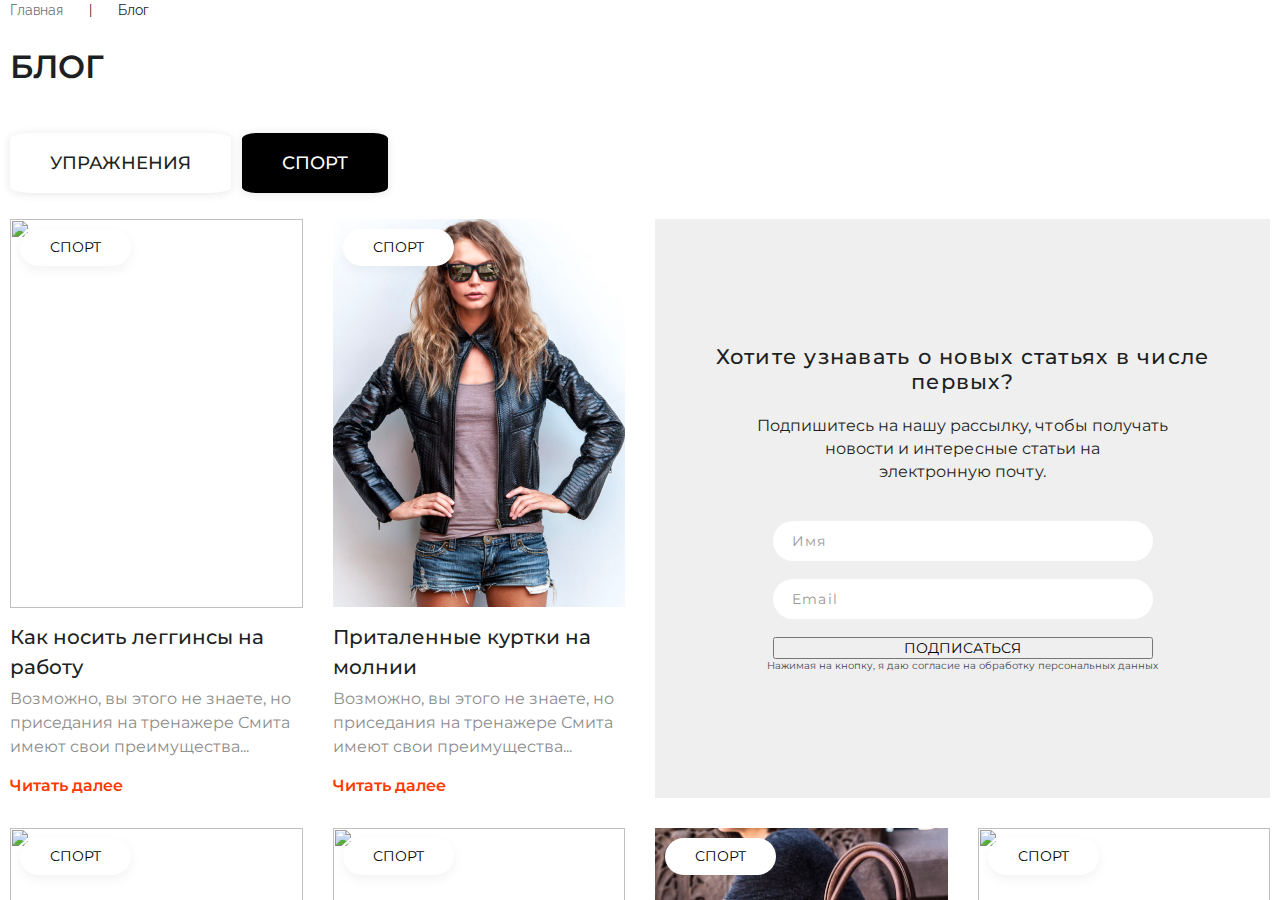
==== commit e0a99567: "form" ====
--- a/index.html
+++ b/index.html
@@ -83,10 +83,10 @@
                             Подпишитесь на нашу рассылку, чтобы получать новости и интересные статьи на электронную почту.
                         </div>                        
                         <form role="form" data-toggle="validator" enctype="multipart/form-data" class="form_form" id="form-sobfeedback40">
-                            <div class="input-group input-group--mail form-group required">
+                            <div class="inputs input-group--mail form-group required">
                                                                                       
-                                <input type="text" class="input-group__field input-group__name" name="sob_input[1][Введите email]" id="sobInput40-1" required="" placeholder="Имя">
-                                <input type="text" class="input-group__field input-group__email" name="sob_input[1][Введите email]" id="sobInput40-1" required="" placeholder="Email">
+                                <input type="text" class="inputs__field input-group__name" name="sob_input[1][Введите email]" id="sobInput40-1" required="" placeholder="Имя">
+                                <input type="text" class="inputs__field input-group__email" name="sob_input[1][Введите email]" id="sobInput40-1" required="" placeholder="Email">
                                 <span class="help-block with-errors"></span>
                                 <input type="hidden" class="form-control" name="sob_input[1][required]" id="sobInputHiddden40-1" value="input">
 
@@ -95,7 +95,7 @@
                                 <input type="hidden" name="module_id" value="40">
                                 <input type="hidden" name="form_success" value="Спасибо! Вы успешно подписались.">
                         
-                                <button class="input_btn" type="submit"> ПОДПИСАТЬСЯ </button>
+                                <button class="inputs_btn" type="submit"> ПОДПИСАТЬСЯ </button>
 
                             </div>
                         </form>
--- a/css/style.css
+++ b/css/style.css
@@ -45,7 +45,6 @@
  * 2. Show the overflow in Edge and IE.
  */
 hr {
-	-webkit-box-sizing: content-box;
 	box-sizing: content-box;
 	/* 1 */
 	height: 0;
@@ -231,7 +230,6 @@
  *    `fieldset` elements in all browsers.
  */
 legend {
-	-webkit-box-sizing: border-box;
 	box-sizing: border-box;
 	/* 1 */
 	color: inherit;
@@ -266,7 +264,6 @@
  */
 [type=checkbox],
 [type=radio] {
-	-webkit-box-sizing: border-box;
 	box-sizing: border-box;
 	/* 1 */
 	padding: 0;
@@ -345,13 +342,11 @@
 /*Fonts*/
 /*Specification*/
 * {
-	-webkit-box-sizing: border-box;
 	box-sizing: border-box;
 }
 
 *:focus {
 	outline: none !important;
-	-webkit-box-shadow: none !important;
 	box-shadow: none !important;
 }
 
@@ -422,7 +417,7 @@
 
 .blog__container {
 	max-width: 1802px;
-	padding: 0 10px;
+	padding: 0 10px !important;
 }
 
 
@@ -515,6 +510,7 @@
 	display: grid;
 	grid-template-columns: 1fr 1fr 1fr 1fr;
 	gap: 30px;
+	grid-gap: 30px;
 	grid-auto-rows: auto;
 	grid-template-areas:
 		"1 2 form form";
@@ -555,7 +551,8 @@
 }
 
 .card__img img {
-	object-fit: cover;
+	-o-object-fit: cover;
+	   object-fit: cover;
 	width: 100%;
 	height: 100%;
 }
@@ -646,12 +643,12 @@
 	flex-direction: column;
 }
 
-.input-group {
+.inputs {
 	display: flex;
 	flex-direction: column;
 }
 
-.input-group__field {
+.inputs__field {
 	padding: 12px 19px;
 	background: #FFFFFF;
 	border-radius: 50px;
@@ -659,7 +656,7 @@
 	margin-bottom: 18px;
 }
 
-.input-group__field::placeholder {
+.inputs__field::-webkit-input-placeholder {
 	font-family: 'Montserrat';
 	font-style: normal;
 	font-weight: 400;
@@ -669,7 +666,47 @@
 	color: #999999;
 }
 
-.input_btn {
+.inputs__field::-moz-placeholder {
+	font-family: 'Montserrat';
+	font-style: normal;
+	font-weight: 400;
+	font-size: 14px;
+	line-height: 17px;
+	letter-spacing: 1.4px;
+	color: #999999;
+}
+
+.inputs__field:-ms-input-placeholder {
+	font-family: 'Montserrat';
+	font-style: normal;
+	font-weight: 400;
+	font-size: 14px;
+	line-height: 17px;
+	letter-spacing: 1.4px;
+	color: #999999;
+}
+
+.inputs__field::-ms-input-placeholder {
+	font-family: 'Montserrat';
+	font-style: normal;
+	font-weight: 400;
+	font-size: 14px;
+	line-height: 17px;
+	letter-spacing: 1.4px;
+	color: #999999;
+}
+
+.inputs__field::placeholder {
+	font-family: 'Montserrat';
+	font-style: normal;
+	font-weight: 400;
+	font-size: 14px;
+	line-height: 17px;
+	letter-spacing: 1.4px;
+	color: #999999;
+}
+
+.inputs__btn {
 	font-weight: 500;
 	font-size: 14px;
 	line-height: 17px;
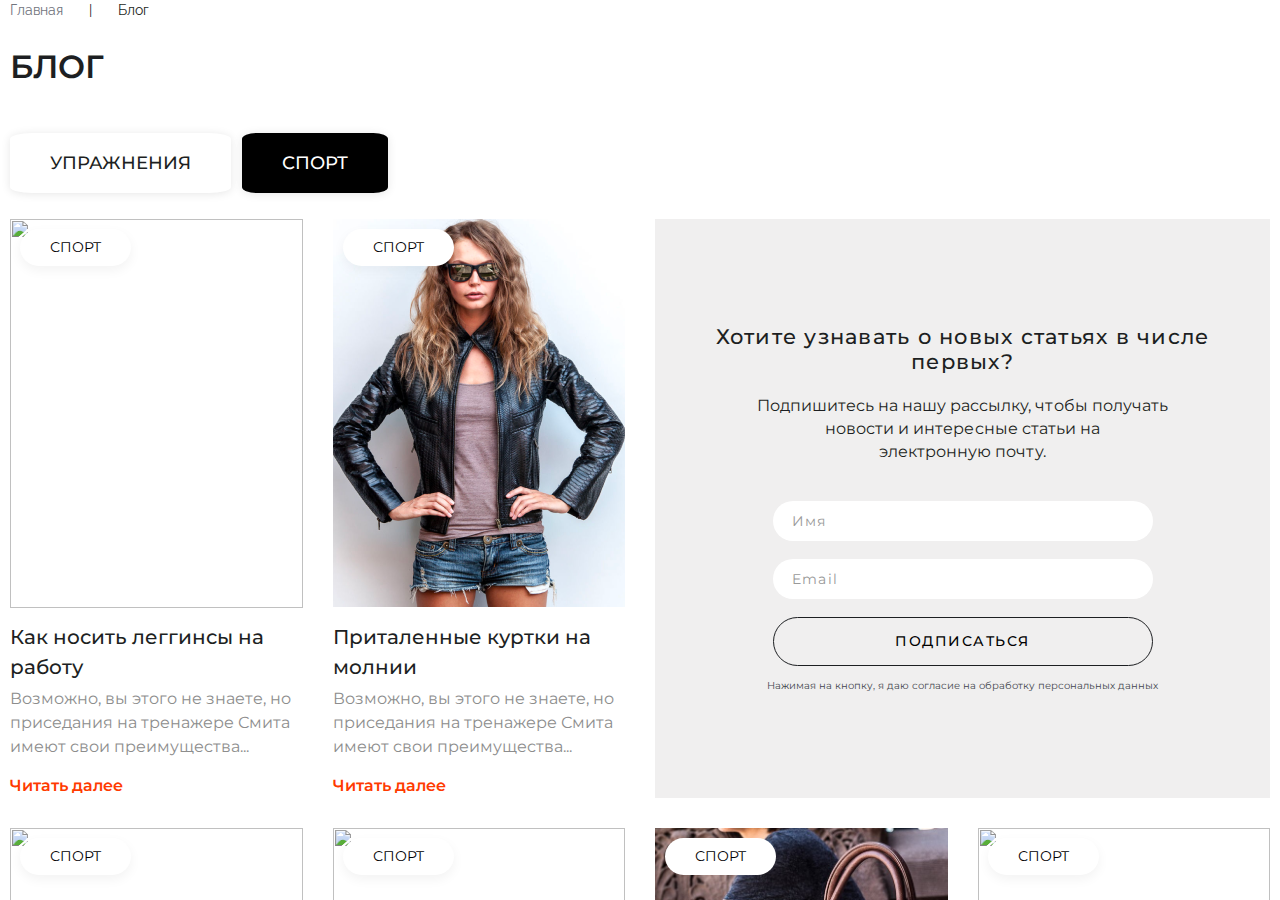
==== commit 42de8c4e: "form" ====
--- a/index.html
+++ b/index.html
@@ -95,7 +95,7 @@
                                 <input type="hidden" name="module_id" value="40">
                                 <input type="hidden" name="form_success" value="Спасибо! Вы успешно подписались.">
                         
-                                <button class="inputs_btn" type="submit"> ПОДПИСАТЬСЯ </button>
+                                <button class="inputs__btn" type="submit"> ПОДПИСАТЬСЯ </button>
 
                             </div>
                         </form>
